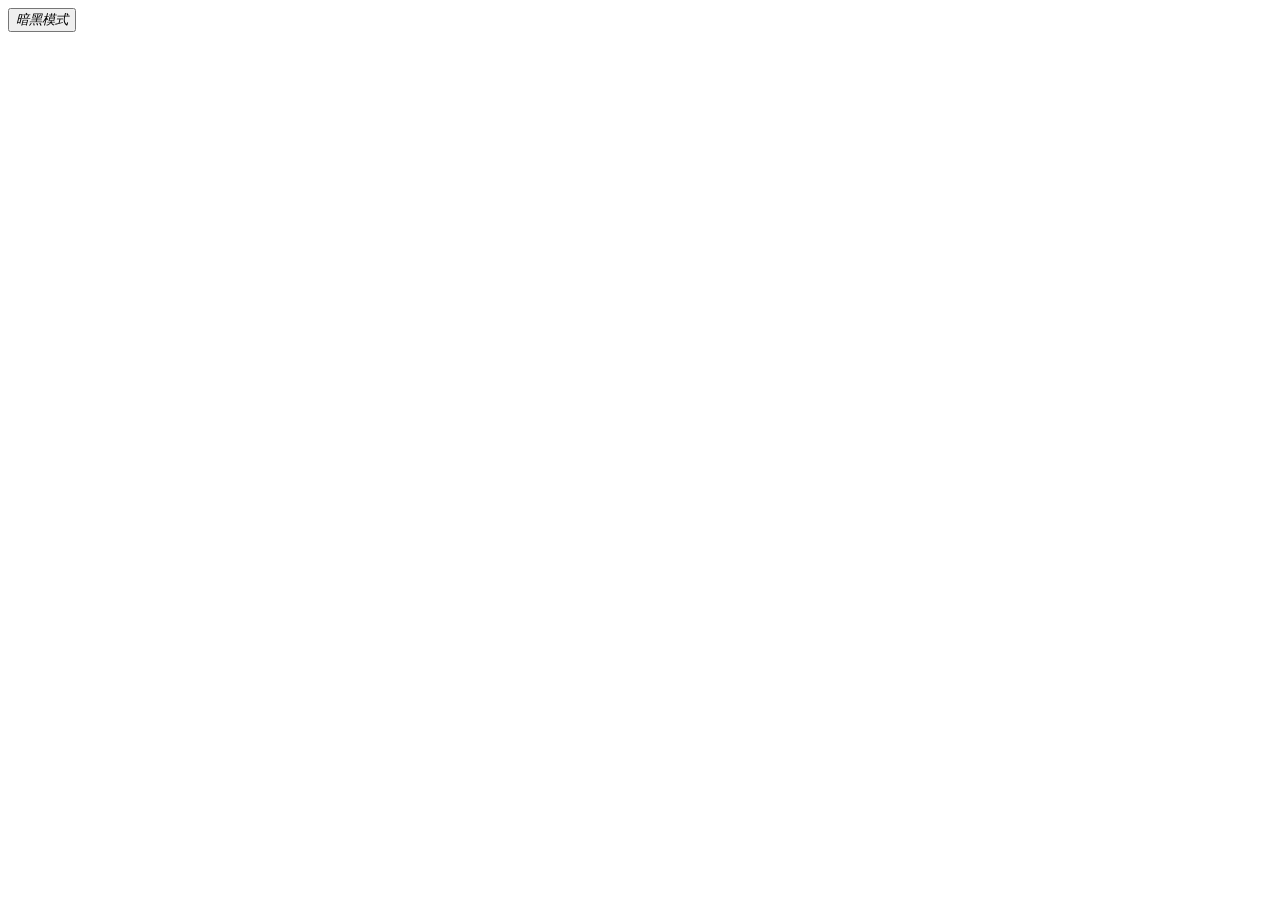
==== docs/changeBG.html @ c8fcf12f "重构 v0.0.1" ====
<!DOCTYPE html>
<html lang="zh-CN" data-bs-theme="auto">

<head>
    <meta charset="UTF-8">
    <meta name="viewport" content="width=device-width, initial-scale=1.0">
    <title>动态卡片展示</title>
    <link rel="stylesheet" href="static/Xcss/bootstrap.css">
    <script src="static/Xjs/bootstrap.bundle.js" defer></script>
    <link rel="stylesheet" href="static/css/changeBG.css">
    <script src="static/js/changeBG.js" defer></script>
</head>

<body>
    <div class="container py-5">
        <!-- 暗黑模切换按钮 -->
        <button id="themeToggle" class="btn btn-sm btn-outline-secondary mb-4">
            <i class="bi bi-moon-stars">暗黑模式</i>
        </button>

        <!-- 卡片容器 -->
        <div class="row g-4" data-card-container></div>
    </div>
</body>

</html>
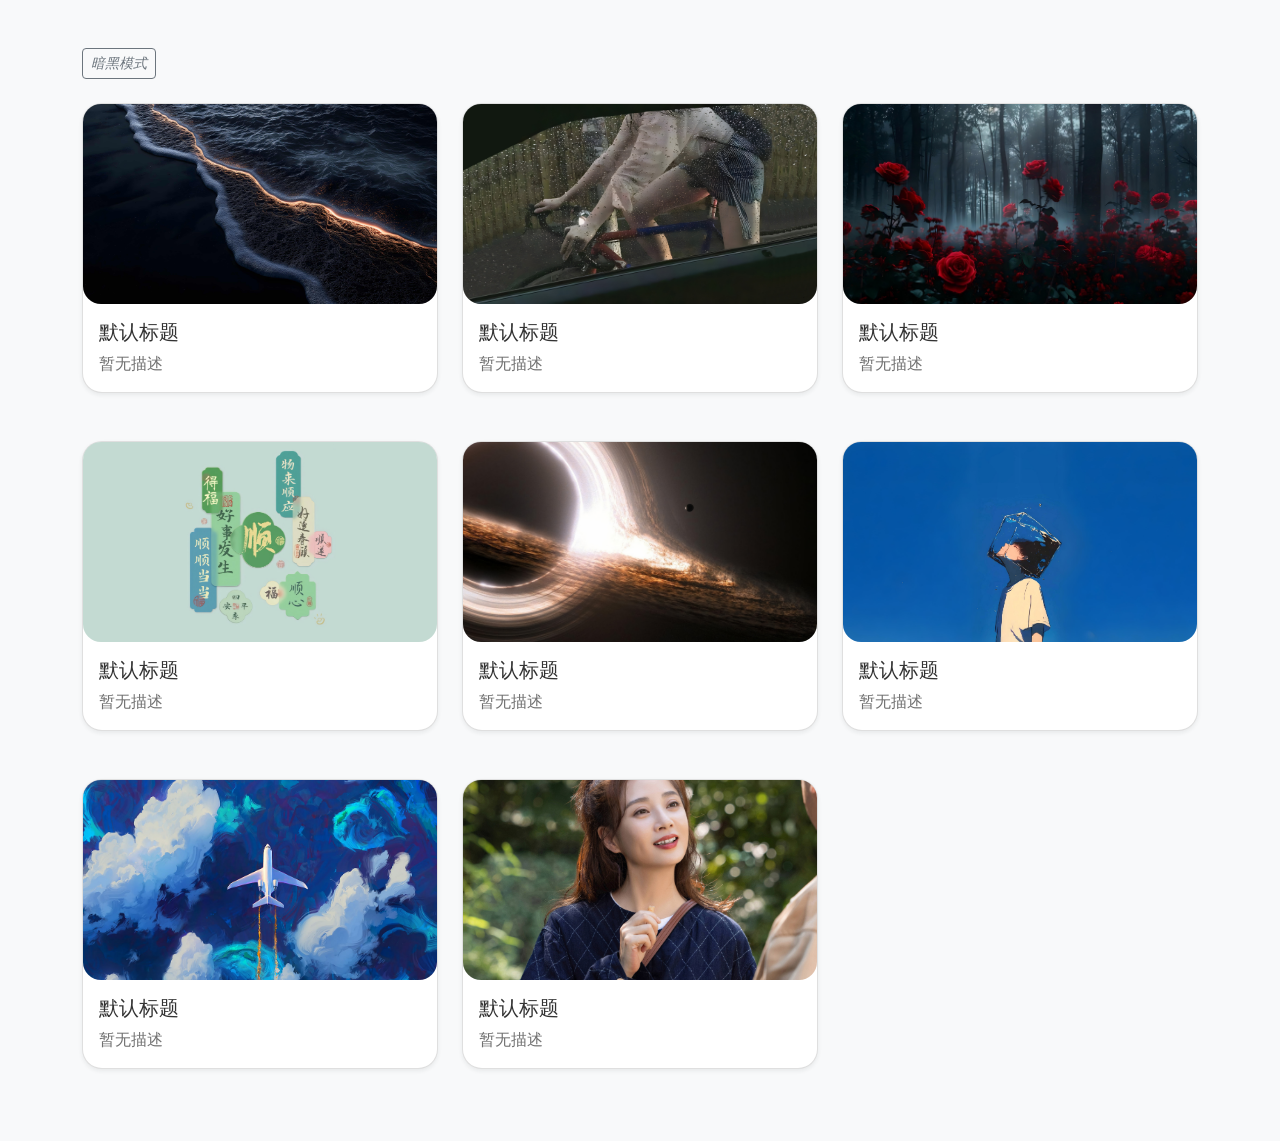
==== commit 4f76944f: "refactor(docs): 优化文档页面样式和脚本路径 - 更新 changeBG.html 和 index.html 中的样式表和脚本路径 - 调整导航栏样式，移除 bg-light 类 - 修" ====
--- a/docs/changeBG.html
+++ b/docs/changeBG.html
@@ -5,8 +5,8 @@
     <meta charset="UTF-8">
     <meta name="viewport" content="width=device-width, initial-scale=1.0">
     <title>动态卡片展示</title>
-    <link rel="stylesheet" href="static/Xcss/bootstrap.css">
-    <script src="static/Xjs/bootstrap.bundle.js" defer></script>
+    <link rel="stylesheet" href="static/css/bootstrap.css">
+    <script src="static/js/bootstrap.bundle.js" defer></script>
     <link rel="stylesheet" href="static/css/changeBG.css">
     <script src="static/js/changeBG.js" defer></script>
 </head>
--- a/docs/static/css/changeBG.css
+++ b/docs/static/css/changeBG.css
@@ -0,0 +1,33 @@
+:root {
+    --text-color: #333;
+    --bg-color: #f8f9fa;
+    --card-bg: #ffffff;
+    --border-color: rgba(0, 0, 0, .125);
+}
+
+.dark-mode {
+    --text-color: #e0e0e0;
+    --bg-color: #1a1a1a;
+    --card-bg: #2d2d2d;
+    --border-color: #404040;
+}
+
+body {
+    background-color: var(--bg-color);
+    color: var(--text-color);
+    transition: background-color 0.3s, color 0.3s;
+}
+
+.card {
+    background: var(--card-bg);
+    border: 1px solid var(--border-color);
+    transition: all 0.3s ease;
+}
+
+.card-title {
+    color: var(--text-color) !important;
+}
+
+.card-text {
+    color: color-mix(in srgb, var(--text-color) 70%, transparent) !important;
+}
